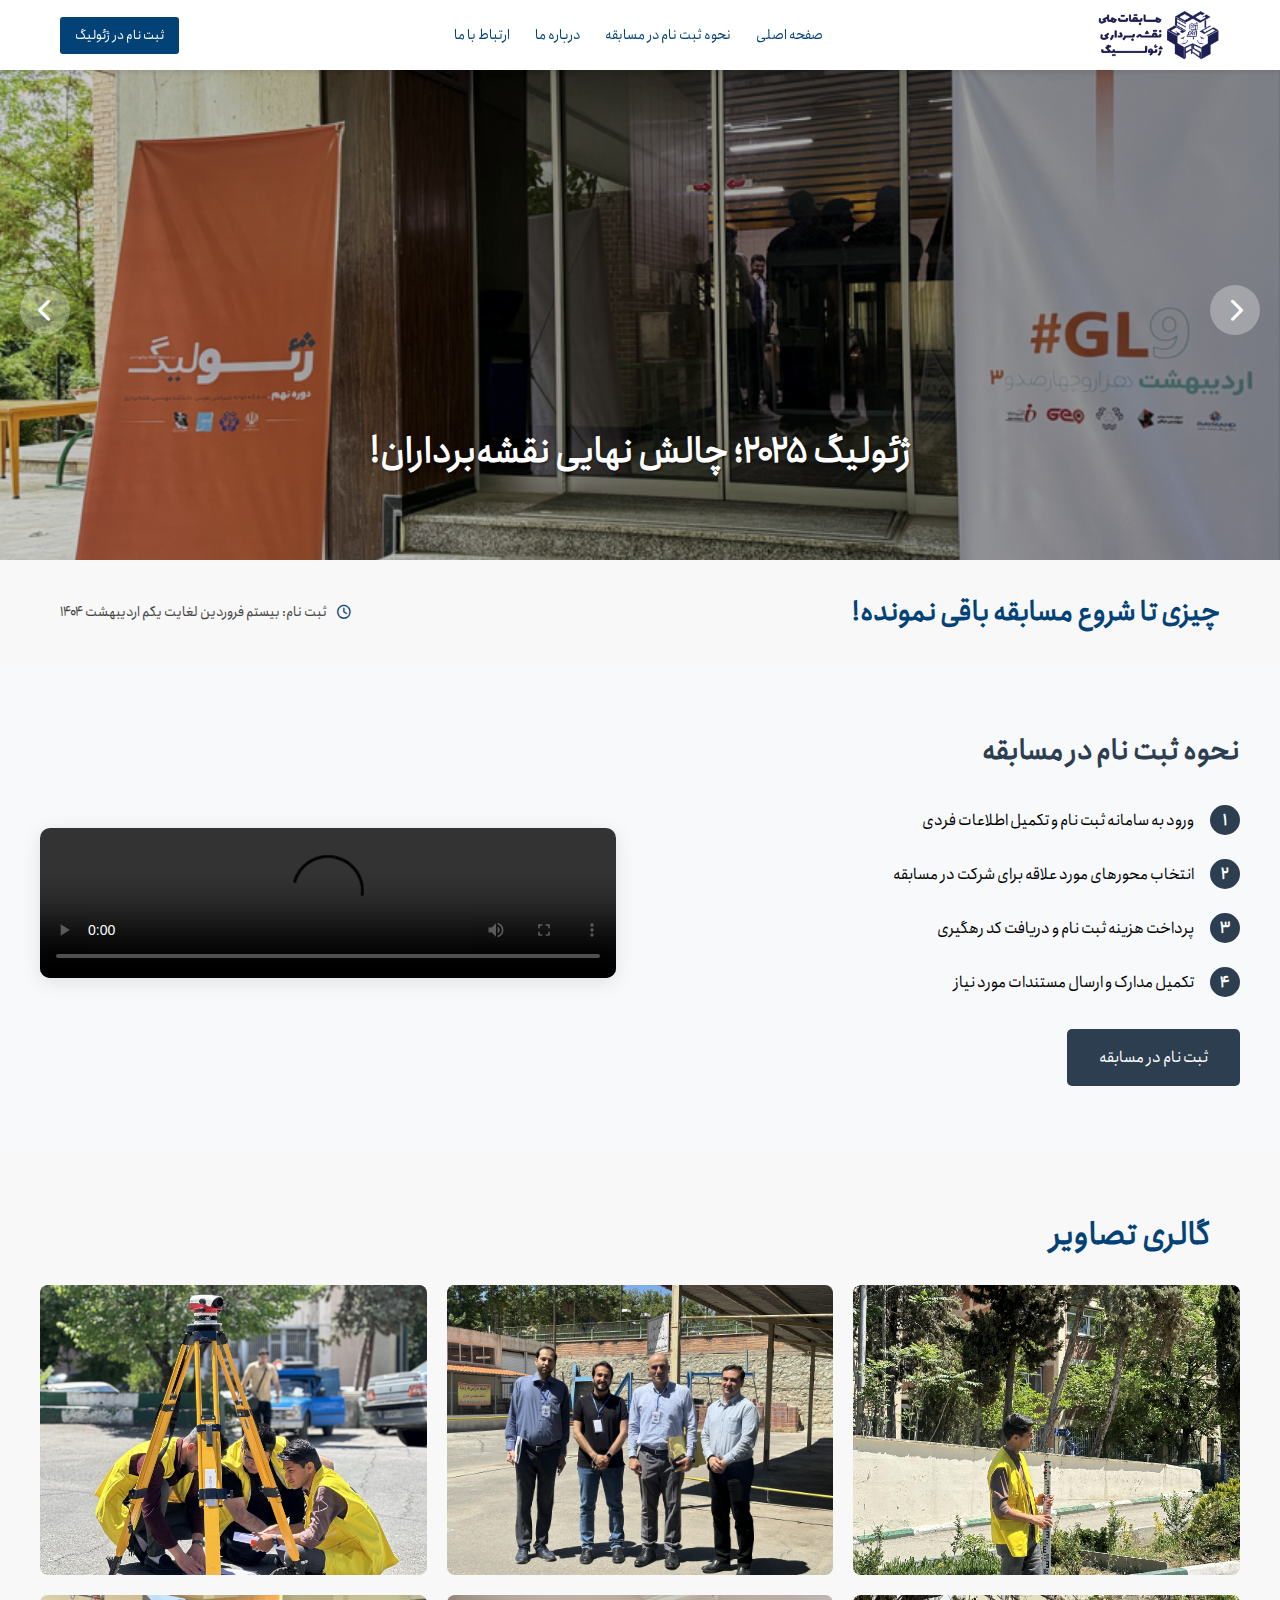
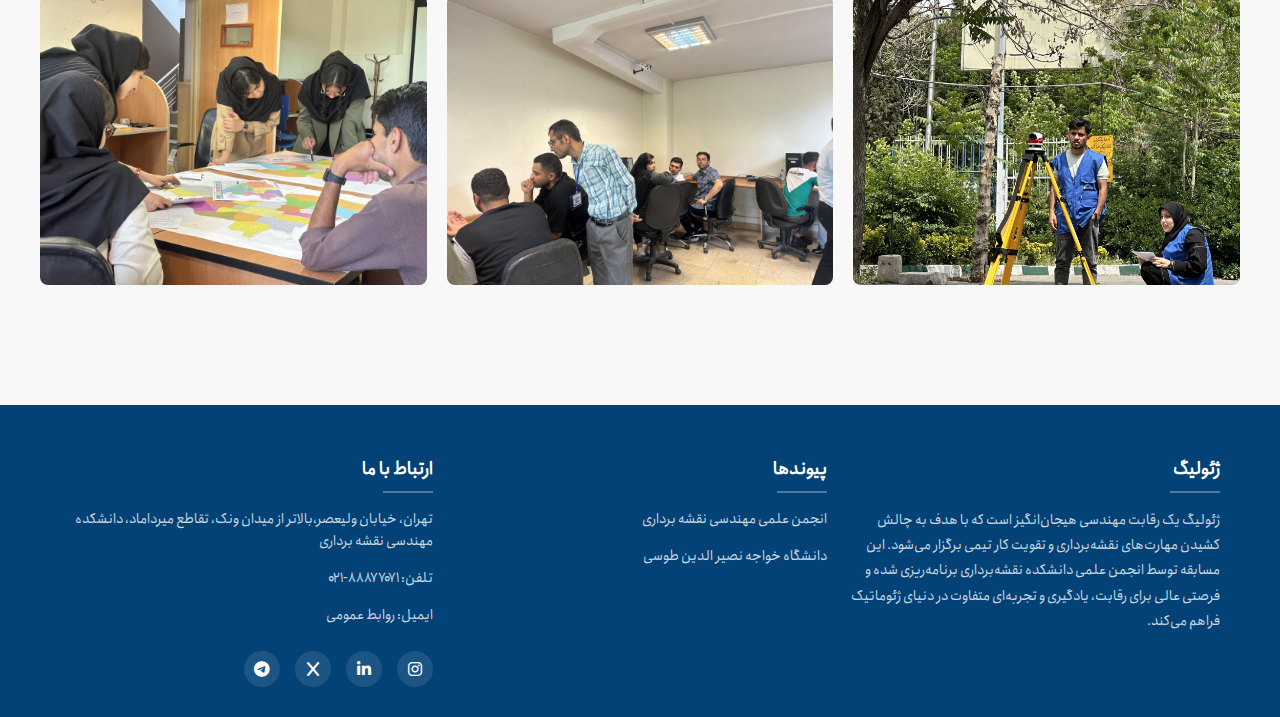
==== index.html @ 8a7552bc "Add files via upload" ====
<!DOCTYPE html>
<html lang="fa" dir="rtl">

<head>
    <meta charset="UTF-8">
    <meta name="viewport" content="width=device-width, initial-scale=1.0">
    <title> ژئولیگ | اولین و مهمترین مسابقه نقشه برداری کشور</title>
    <link rel="stylesheet" href="style.css">
    <link rel="stylesheet" href="https://cdnjs.cloudflare.com/ajax/libs/font-awesome/6.4.0/css/all.min.css">

</head>

<body>
    <!-- Header -->
    <header>
        <div class="header-container">
            <div class="mobile-nav">
                <div class="hamburger-menu" id="hamburgerMenu">
                    <span></span>
                    <span></span>
                    <span></span>
                </div>
                <div class="logo">
                    <img src="img/logo.png" alt="ژئولیگ">
                </div>
            </div>

            <!-- لوگو برای نسخه دسکتاپ -->
            <div class="desktop-logo">
                <img src="img/logo.png" alt="ژئولیگ">
            </div>

            <div class="nav-menu" id="navMenu">
                <a href="#">صفحه اصلی</a>
                <a href="#nahve">نحوه ثبت نام در مسابقه</a>
                <a href="#about">درباره ما</a>
                <a href="#content">ارتباط با ما</a>
            </div>

            <div class="header-actions">
                <button class="buy-ticket-btn">ثبت نام در ژئولیگ</button>
            </div>
        </div>

        <!-- منوی موبایل که با کلیک روی آیکون همبرگر نمایش داده می‌شود -->
        <div class="mobile-menu" id="mobileMenu">
            <a href="#">صفحه اصلی</a>
            <a href="#nahve">نحوه ثبت نام در مسابقه</a>
            <a href="#about">درباره ما</a>
            <a href="#content">ارتباط با ما</a>
        </div>
    </header>
    <div class="main-content">
        <!-- Hero Slider Section -->
        <!-- Hero Slider Section -->
        <!-- Hero Slider Section -->
        <section class="hero-slider">
            <div class="hero-slide">
                <img src="img/slide1.png" alt="slide1" id="sliderImage">
                <div class="hero-content" id="sliderText">ژئولیگ ۲۰۲۵؛ چالش نهایی نقشه‌برداران!</div>
            </div>
            <div class="slider-controls">
                <div class="slider-arrow prev">
                    <i class="fas fa-chevron-right"></i>
                </div>
                <div class="slider-arrow next">
                    <i class="fas fa-chevron-left"></i>
                </div>
            </div>
        </section>


        <!-- Museum Info Section -->
        <section class="museum-info">
            <div class="info-main">
                <h1 class="info-title">چیزی تا شروع مسابقه باقی نمونده!</h1>
                <div class="opening-hours">
                    <i class="far fa-clock"></i>
                    <span>ثبت نام: بیستم فروردین لغایت یکم اردیبهشت ۱۴۰۴</span>
                </div>
            </div>

            <!-- <div class="action-buttons">
                <a href="#" class="action-btn btn-primary">خرید بلیت</a>
                <a href="#" class="action-btn btn-outline">
                    <i class="fas fa-map-marker-alt"></i> رفتن به موزه کامپیوتر
                </a>
            </div> -->
        </section>
        <!-- Exhibitions Section -->


        <section id="nahve" class="registration-section">
            <div class="registration-container">
                <div class="registration-content">
                    <h2>نحوه ثبت نام در مسابقه</h2>
                    <div class="registration-steps">
                        <div class="step">
                            <span class="step-number">۱</span>
                            <p>ورود به سامانه ثبت نام و تکمیل اطلاعات فردی</p>
                        </div>
                        <div class="step">
                            <span class="step-number">۲</span>
                            <p>انتخاب محورهای مورد علاقه برای شرکت در مسابقه</p>
                        </div>
                        <div class="step">
                            <span class="step-number">۳</span>
                            <p>پرداخت هزینه ثبت نام و دریافت کد رهگیری</p>
                        </div>
                        <div class="step">
                            <span class="step-number">۴</span>
                            <p>تکمیل مدارک و ارسال مستندات مورد نیاز</p>
                        </div>
                    </div>
                    <button class="register-btn">ثبت نام در مسابقه</button>
                </div>

                <div class="registration-video">
                    <video controls>
                        <source src="video/registration-guide.mp4" type="video/mp4">
                    </video>
                </div>
            </div>
        </section>


        <!-- Add this before the footer -->
        <section id="gallery" class=" gallery ">
            <h1 class="gallery-title ">گالری تصاویر </h1><br>
            <div class="gallery-grid ">
                <div class="gallery-item ">
                    <img src="img/تصویر (1).JPG " alt="ژئولیگ ">
                    <div class="gallery-overlay ">
                        <span>یک رقابت بزرگ</span>
                    </div>
                </div>
                <div class="gallery-item ">
                    <img src="img/تصویر (2).JPG " alt="ژئولیگ ">
                    <div class="gallery-overlay ">
                        <span>تلاش، همکاری، موفقیت! </span>
                    </div>
                </div>
                <div class="gallery-item ">
                    <img src="img/تصویر (4).JPG " alt="ژئولیگ ">
                    <div class="gallery-overlay ">
                        <span>نقشه‌برداری در عمل</span>
                    </div>
                </div>
                <div class="gallery-item ">
                    <img src="img/Tasvir (1).JPG " alt="ژئولیگ ">
                    <div class="gallery-overlay ">
                        <span>هیجان و تمرکز</span>
                    </div>
                </div>
                <div class="gallery-item ">
                    <img src="img/Tasvir (2).JPG" alt="ژئولیگ ">
                    <div class="gallery-overlay ">
                        <span>لحظاتی که تاریخ‌ساز می‌شوند!</span>
                    </div>
                </div>
                <div class="gallery-item ">
                    <img src="img/Tasvir (3).JPG" alt="ژئولیگ ">
                    <div class="gallery-overlay ">
                        <span>از فضا تا زمین</span>
                    </div>
                </div>
            </div>
        </section>
        <!-- Footer -->
        <footer>
            <div id="about" class="footer-container">
                <div class="footer-column">
                    <h3 class="footer-title">ژئولیگ</h3>
                    <p class="footer-text">ژئولیگ یک رقابت مهندسی هیجان‌انگیز است که با هدف به چالش کشیدن مهارت‌های نقشه‌برداری و تقویت کار تیمی برگزار می‌شود. این مسابقه توسط انجمن علمی دانشکده نقشه‌برداری برنامه‌ریزی شده و فرصتی عالی برای رقابت، یادگیری و تجربه‌ای متفاوت
                        در دنیای ژئوماتیک فراهم می‌کند.</p>
                </div>

                <div class="footer-column">
                    <h3 class="footer-title">پیوندها</h3>
                    <div class="footer-links">
                        <a href="#">انجمن علمی مهندسی نقشه برداری</a>
                        <a href="#">دانشگاه خواجه نصیر الدین طوسی</a>
                    </div>
                </div>

                <div id="content" class="footer-column">
                    <h3 class="footer-title">ارتباط با ما</h3>
                    <div class="footer-contact">
                        <p class="contact-item">تهران، خیابان ولیعصر،بالاتر از میدان ونک، تقاطع میرداماد، دانشکده مهندسی نقشه برداری</p>
                        <p class="contact-item">تلفن: ۸۸۸۷۷۰۷۱-۰۲۱</p>
                        <p class="contact-item">ایمیل: روابط عمومی</p>
                    </div>

                    <div class="social-links">
                        <a href="#" class="social-link">
                            <i class="fab fa-instagram"></i>
                        </a>
                        <a href="#" class="social-link">
                            <i class="fab fa-linkedin-in"></i>
                        </a>
                        <a href="#" class="social-link">
                            <i class="fab fa-x"></i>
                        </a>
                        <a href="#" class="social-link">
                            <i class="fab fa-telegram-plane"></i>
                        </a>
                    </div>
                </div>
            </div>
        </footer>
    </div>
    <script>
        const slides = [{
            image: ' img/slide1.png ',
            text: 'ژئولیگ ۲۰۲۵؛ چالش نهایی نقشه‌برداران! '
        }, {
            image: 'img/slide2.png ',
            text: ' جایزه بزرگ در انتظار شماست! '
        }, {
            image: 'img/slide3.png ',
            text: 'مسابقه، رقابت، افتخار! '
        }];


        let currentSlide = 0;
        const sliderImage = document.getElementById('sliderImage ');
        const sliderText = document.getElementById('sliderText ');
        const prevButton = document.querySelector('.slider-arrow.prev ');
        const nextButton = document.querySelector('.slider-arrow.next ');

        function updateSlide() {
            sliderImage.src = slides[currentSlide].image;
            sliderText.textContent = slides[currentSlide].text;
        }

        prevButton.addEventListener('click ', () => {
            currentSlide = (currentSlide - 1 + slides.length) % slides.length;
            updateSlide();
        });

        nextButton.addEventListener('click ', () => {
            currentSlide = (currentSlide + 1) % slides.length;
            updateSlide();
        });

        setInterval(() => {
            currentSlide = (currentSlide + 1) % slides.length;
            updateSlide();
        }, 5000);
    </script>
    <script>
        document.querySelectorAll('.nav-menu a[href^="#" ] ').forEach(anchor => {
            anchor.addEventListener('click ', function(e) {
                e.preventDefault();
                const targetId = this.getAttribute('href ');
                if (targetId !== '# ') {
                    const targetElement = document.querySelector(targetId);
                    targetElement.scrollIntoView({
                        behavior: 'smooth '
                    });
                }
            });
        });
    </script>
    <script>
        // برای منوی همبرگری موبایل
        const hamburgerMenu = document.getElementById('hamburgerMenu ');
        const mobileMenu = document.getElementById('mobileMenu ');

        hamburgerMenu.addEventListener('click ', function() {
            this.classList.toggle('active ');
            mobileMenu.classList.toggle('active ');
        });

        // بستن منو با کلیک روی لینک‌ها
        document.querySelectorAll('.mobile-menu a[href^="#" ] ').forEach(anchor => {
            anchor.addEventListener('click ', function(e) {
                mobileMenu.classList.remove('active ');
                hamburgerMenu.classList.remove('active ');

                const targetId = this.getAttribute('href ');
                if (targetId !== '# ') {
                    e.preventDefault();
                    const targetElement = document.querySelector(targetId);
                    targetElement.scrollIntoView({
                        behavior: 'smooth '
                    });
                }
            });
        });

        // بستن منو با کلیک خارج از منو
        document.addEventListener('click ', function(e) {
            if (!mobileMenu.contains(e.target) && !hamburgerMenu.contains(e.target) && mobileMenu.classList.contains('active ')) {
                mobileMenu.classList.remove('active ');
                hamburgerMenu.classList.remove('active ');
            }
        });
    </script>

</body>


</html>
---- style.css ----
@font-face {
    font-family: 'Anjoman';
    src: url('Anjoman-Bold.woff2') format('woff2');
    src: url('Anjoman-Regular.woff2') format('woff2');
    font-weight: normal;
    font-style: normal;
}

* {
    margin: 0;
    padding: 0;
    box-sizing: border-box;
    font-family: 'Anjoman', Tahoma, Arial, sans-serif;
}

body {
    direction: rtl;
    text-align: right;
    background-color: #f8f8f8;
    overflow-x: hidden;
}


/* Header styles */

header {
    background-color: white;
    box-shadow: 0 2px 5px rgba(0, 0, 0, 0.1);
    position: fixed;
    width: 100%;
    top: 0;
    z-index: 1000;
}

html {
    scroll-behavior: smooth;
}


/* استایل‌های جدید برای لوگو در نسخه دسکتاپ و موبایل */


/* این کد را به فایل style.css اضافه کنید */

.mobile-nav {
    display: none;
    align-items: center;
    justify-content: flex-start;
    gap: 15px;
}

.desktop-logo {
    display: flex;
    align-items: center;
}

.desktop-logo img,
.mobile-nav .logo img {
    height: 50px;
}

.hamburger-menu {
    display: flex;
    flex-direction: column;
    justify-content: space-between;
    height: 20px;
    cursor: pointer;
    z-index: 1001;
}

.hamburger-menu span {
    width: 25px;
    height: 3px;
    background-color: #034277;
    transition: all 0.3s ease;
}

.hamburger-menu.active span:nth-child(1) {
    transform: translateY(8px) rotate(45deg);
}

.hamburger-menu.active span:nth-child(2) {
    opacity: 0;
}

.hamburger-menu.active span:nth-child(3) {
    transform: translateY(-8px) rotate(-45deg);
}

.mobile-menu {
    position: fixed;
    top: 0px;
    right: -100%;
    width: 70%;
    height: calc(100vh - 70px);
    background-color: #fff;
    padding: 20px;
    box-shadow: 0 5px 15px rgba(0, 0, 0, 0.1);
    transition: right 0.3s ease;
    z-index: 1000;
    display: flex;
    flex-direction: column;
    gap: 5px;
}

.mobile-menu.active {
    right: 0;
}

.mobile-menu a {
    text-decoration: none;
    color: #034277;
    font-size: 16px;
    padding: 12px 0;
    border-bottom: 1px solid #eee;
}

.mobile-menu a:last-child {
    border-bottom: none;
}


/* تغییر استایل‌ها برای نسخه موبایل */


/* تنظیم margin-top برای حالت موبایل */


/* تنظیم اصلی برای main-content */

.main-content {
    margin-top: 70px;
    /* همسان با ارتفاع هدر */
    padding-top: 0;
    /* حذف هرگونه padding اضافی */
}


/* تنظیمات خاص موبایل */

@media (max-width: 768px) {
    .main-content {
        margin-top: 70px;
    }
    /* حذف هرگونه margin یا padding اضافی در اسلایدر */
    .hero-slider {
        margin-top: 0;
        padding-top: 0;
    }
}


/* فیکس اضطراری برای حذف فاصله */

@media (max-width: 768px) {
    .main-content {
        margin-top: 70px !important;
    }
    .hero-slider {
        margin-top: 0 !important;
        padding-top: 0 !important;
    }
    /* حذف هرگونه margin یا padding اضافی در المنت‌های بالایی */
    .hero-slider,
    .hero-slide,
    .hero-content {
        margin-top: 0 !important;
        padding-top: 0 !important;
    }
}

@media (max-width: 576px) {
    .main-content {
        margin-top: 70px;
        /* نه 100px */
    }
}


/* همچنین مطمئن شوید که این استایل در فایل CSS شما موجود است (معمولاً هست) */

.competition-axes {
    padding: 4rem 2rem;
    background-color: #f8f9fa;
}

.axis-list {
    text-align: right;
    list-style: none;
    padding: 0;
    margin-top: 1rem;
}

.axis-list li {
    position: relative;
    padding: 0.5rem 1.2rem;
    color: #555;
    font-size: 0.9rem;
}

.axis-list li::before {
    content: "•";
    position: absolute;
    right: 0;
    color: #2c3e50;
}

.axis-card {
    background: white;
    padding: 2rem;
    border-radius: 10px;
    text-align: center;
    box-shadow: 0 2px 10px rgba(0, 0, 0, 0.1);
    transition: transform 0.3s ease;
    min-height: 300px;
    display: flex;
    flex-direction: column;
}

.axis-card h3 {
    margin: 1rem 0;
}

.axes-title {
    text-align: right;
    margin-bottom: 3rem;
    color: #034277;
    margin-right: 4%;
}

.registration-section {
    padding: 4rem 2rem;
    background: #f8f9fa;
    text-align: right;
}

.registration-container {
    max-width: 1200px;
    margin: 0 auto;
    display: grid;
    grid-template-columns: 1fr 1fr;
    gap: 3rem;
    align-items: center;
}

.registration-video video {
    width: 100%;
    border-radius: 10px;
    box-shadow: 0 4px 20px rgba(0, 0, 0, 0.1);
}

.registration-content h2 {
    color: #2c3e50;
    margin-bottom: 2rem;
    font-size: 1.8rem;
}

.registration-steps {
    display: flex;
    flex-direction: column;
    gap: 1.5rem;
}

.step {
    display: flex;
    align-items: center;
    gap: 1rem;
}

.step-number {
    background: #2c3e50;
    color: white;
    width: 30px;
    height: 30px;
    border-radius: 50%;
    display: flex;
    align-items: center;
    justify-content: center;
    font-weight: bold;
}

.register-btn {
    margin-top: 2rem;
    padding: 1rem 2rem;
    background: #2c3e50;
    color: white;
    border: none;
    border-radius: 5px;
    cursor: pointer;
    font-size: 1rem;
    transition: background 0.3s ease;
}

.register-btn:hover {
    background: #1a252f;
}

@media (max-width: 768px) {
    .registration-container {
        grid-template-columns: 1fr;
    }
    .registration-video {
        order: 2;
    }
    .registration-content {
        order: 1;
        text-align: center;
    }
    .step {
        justify-content: center;
    }
}

.axes-container {
    display: grid;
    grid-template-columns: repeat(auto-fit, minmax(250px, 1fr));
    gap: 2rem;
    max-width: 1200px;
    margin: 0 auto;
}

.axis-card {
    background: white;
    padding: 2rem;
    border-radius: 10px;
    text-align: center;
    box-shadow: 0 2px 10px rgba(0, 0, 0, 0.1);
    transition: transform 0.3s ease;
}

.axis-card:hover {
    transform: translateY(-5px);
}

.axis-card i {
    font-size: 2.5rem;
    color: #2c3e50;
    margin-bottom: 1rem;
}

.axis-card h3 {
    color: #2c3e50;
    margin-bottom: 1rem;
}

.axis-card p {
    color: #666;
    line-height: 1.6;
}

@media (max-width: 768px) {
    .axes-container {
        grid-template-columns: 1fr;
    }
}

header {
    background-color: white;
    box-shadow: 0 2px 5px rgba(0, 0, 0, 0.1);
    position: fixed;
    width: 100%;
    top: 0;
    z-index: 1000;
    /* اضافه کردن ارتفاع مشخص برای هدر */
    height: 70px;
}


/* برای اطمینان از تراز شدن صحیح منوی موبایل با هدر */

.mobile-menu {
    top: 70px;
    /* باید با ارتفاع هدر یکسان باشد */
}

@media (max-width: 768px) {
    .mobile-nav {
        display: flex;
        width: 50%;
    }
    .desktop-logo {
        display: none;
    }
    .nav-menu {
        display: none !important;
        /* اضافه کردن !important برای اطمینان از عدم نمایش منوی اصلی در موبایل */
    }
    .header-container {
        justify-content: space-between;
    }
    .header-actions {
        width: 50%;
        justify-content: flex-end;
    }
}

.gallery {
    padding: 60px 20px;
    background: #f8f8f8;
}

.gallery-title {
    text-align: right;
    margin-right: 4%;
    color: #034277;
}

.gallery-grid {
    display: grid;
    grid-template-columns: repeat(3, 1fr);
    gap: 20px;
    max-width: 1200px;
    margin: 0 auto;
}

.gallery-item {
    position: relative;
    overflow: hidden;
    border-radius: 8px;
    aspect-ratio: 4/3;
}

.gallery-item img {
    width: 100%;
    height: 100%;
    object-fit: cover;
    transition: transform 0.3s ease;
}

.gallery-overlay {
    position: absolute;
    bottom: 0;
    left: 0;
    right: 0;
    background: linear-gradient(transparent, rgba(0, 0, 0, 0.7));
    padding: 20px;
    color: white;
    opacity: 0;
    transition: opacity 0.3s ease;
}

.gallery-item:hover img {
    transform: scale(1.05);
}

.gallery-item:hover .gallery-overlay {
    opacity: 1;
}

@media (max-width: 768px) {
    .gallery-grid {
        grid-template-columns: repeat(2, 1fr);
    }
}

@media (max-width: 480px) {
    .gallery-grid {
        grid-template-columns: 1fr;
    }
}

.header-container {
    display: flex;
    justify-content: space-between;
    align-items: center;
    max-width: 1200px;
    margin: 0 auto;
    padding: 10px 20px;
}

.logo {
    display: flex;
    align-items: center;
}

.logo img {
    height: 50px;
}

.nav-menu {
    display: flex;
    gap: 25px;
}

.nav-menu a {
    text-decoration: none;
    color: #034277;
    font-size: 14px;
    font-weight: 500;
    padding: 5px 0;
}

.nav-menu a:hover {
    color: #0077c8;
}

.header-actions {
    display: flex;
    gap: 10px;
    align-items: center;
}

.search-bar {
    display: flex;
    align-items: center;
    border: 1px solid #ddd;
    border-radius: 3px;
    padding: 5px 10px;
}

.search-bar input {
    border: none;
    outline: none;
    padding: 5px;
    font-size: 13px;
    width: 120px;
    background: transparent;
}

.buy-ticket-btn {
    background-color: #034277;
    color: white;
    border: none;
    border-radius: 3px;
    padding: 8px 15px;
    font-size: 13px;
    cursor: pointer;
    font-weight: 500;
}


/* Main content with padding for fixed header */

.main-content {
    margin-top: 60px;
}


/* Hero Section */

.hero-slider {
    width: 100%;
    height: 500px;
    position: relative;
    overflow: hidden;
}

.hero-slide {
    width: 100%;
    height: 100%;
}

#sliderImage {
    width: 100%;
    height: 100%;
    object-fit: cover;
    display: block;
}

.hero-content {
    position: absolute;
    bottom: 50px;
    right: 50px;
    color: white;
    font-size: 24px;
    text-shadow: 2px 2px 4px rgba(0, 0, 0, 0.5);
}

.hero-slider {
    position: relative;
    height: 500px;
    width: 100%;
    overflow: hidden;
}

.hero-slide {
    width: 100%;
    height: 100%;
    background-size: cover;
    background-position: center;
    position: relative;
}

.hero-slide::before {
    content: '';
    position: absolute;
    top: 0;
    left: 0;
    right: 0;
    bottom: 0;
    background: linear-gradient(to right, rgba(0, 0, 0, 0.2), rgba(0, 0, 0, 0.4));
}

.hero-content {
    position: absolute;
    bottom: 80px;
    right: 50%;
    transform: translateX(50%);
    color: white;
    font-size: 36px;
    font-weight: bold;
    text-align: center;
    width: 100%;
    text-shadow: 1px 1px 3px rgba(0, 0, 0, 0.6);
}

.slider-controls {
    position: absolute;
    top: 50%;
    width: 100%;
    display: flex;
    justify-content: space-between;
    padding: 0 20px;
    transform: translateY(-50%);
}

.slider-arrow {
    width: 50px;
    height: 50px;
    background-color: rgba(255, 255, 255, 0.3);
    border-radius: 50%;
    display: flex;
    align-items: center;
    justify-content: center;
    cursor: pointer;
    font-size: 24px;
    color: white;
    transition: background-color 0.3s;
}

.slider-arrow:hover {
    background-color: rgba(255, 255, 255, 0.5);
}


/* Museum Info Section */

.museum-info {
    max-width: 1200px;
    margin: 30px auto;
    padding: 0 20px;
}

.info-main {
    display: flex;
    justify-content: space-between;
    align-items: center;
    margin-bottom: 20px;
}

.info-title {
    font-size: 28px;
    color: #034277;
    font-weight: 700;
}

.opening-hours {
    display: flex;
    align-items: center;
    gap: 10px;
    font-size: 14px;
    color: #444;
}

.opening-hours i {
    color: #034277;
}

.action-buttons {
    display: flex;
    gap: 15px;
}

.action-btn {
    flex: 1;
    padding: 12px;
    text-align: center;
    border-radius: 4px;
    font-size: 14px;
    font-weight: 500;
    cursor: pointer;
    transition: all 0.3s;
}

.btn-primary {
    background-color: #034277;
    color: white;
    border: none;
    display: block;
    text-decoration: none;
}

.btn-primary:hover {
    background-color: #023054;
}

.btn-outline {
    border: 1px solid #034277;
    color: #034277;
    background-color: white;
    display: flex;
    align-items: center;
    justify-content: center;
    gap: 8px;
    text-decoration: none;
}

.btn-outline:hover {
    background-color: #f0f7ff;
}


/* Exhibitions Section */

.exhibitions {
    max-width: 1200px;
    margin: 40px auto;
    padding: 0 20px;
    display: grid;
    grid-template-columns: repeat(3, 1fr);
    gap: 25px;
}

.exhibition-card {
    background-color: white;
    border-radius: 6px;
    overflow: hidden;
    box-shadow: 0 3px 10px rgba(0, 0, 0, 0.1);
    transition: transform 0.3s;
}

.exhibition-card:hover {
    transform: translateY(-5px);
}

.exhibition-image {
    height: 200px;
    background-size: cover;
    background-position: center;
}

.exhibition-content {
    padding: 20px;
}

.exhibition-title {
    color: #034277;
    font-size: 18px;
    font-weight: 700;
    margin-bottom: 15px;
    text-align: center;
}

.exhibition-desc {
    font-size: 13px;
    color: #555;
    line-height: 1.7;
    text-align: justify;
}


/* Large Exhibition */

.large-exhibition {
    grid-column: span 3;
    height: 300px;
    position: relative;
    overflow: hidden;
    border-radius: 6px;
    margin-top: 30px;
    box-shadow: 0 3px 10px rgba(0, 0, 0, 0.1);
    background-color: #f0f7ff;
}

.large-exhibition-image {
    width: 100%;
    height: 100%;
    background-size: cover;
    background-position: center;
    opacity: 0.9;
}

.large-exhibition-content {
    position: absolute;
    bottom: 0;
    right: 0;
    left: 0;
    padding: 20px;
    background: linear-gradient(to top, rgba(0, 60, 120, 0.8), transparent);
    color: white;
}

.large-exhibition-title {
    font-size: 24px;
    font-weight: 700;
    margin-bottom: 10px;
}

.large-exhibition-desc {
    font-size: 13px;
    line-height: 1.7;
}


/* Footer */

footer {
    background-color: #034277;
    color: white;
    padding: 50px 0 30px;
    margin-top: 60px;
}


/* تغییر فوتر به حالت افقی */

.footer-container {
    max-width: 1200px;
    margin: 0 auto;
    padding: 0 20px;
    display: flex;
    flex-direction: row;
    justify-content: space-between;
    gap: 20px;
}

.footer-column {
    flex: 1;
}


/* رسپانسیو کردن فوتر افقی */

@media (max-width: 768px) {
    .footer-container {
        flex-direction: column;
        gap: 40px;
    }
}

.footer-title {
    font-size: 18px;
    font-weight: 700;
    margin-bottom: 25px;
    position: relative;
}

.footer-title::after {
    content: '';
    position: absolute;
    bottom: -10px;
    right: 0;
    width: 50px;
    height: 2px;
    background-color: rgba(255, 255, 255, 0.3);
}

.footer-links a {
    display: block;
    color: rgba(255, 255, 255, 0.8);
    text-decoration: none;
    margin-bottom: 15px;
    font-size: 14px;
    transition: color 0.3s;
}

.footer-links a:hover {
    color: white;
}

.footer-text {
    font-size: 14px;
    line-height: 1.8;
    color: rgba(255, 255, 255, 0.8);
    margin-bottom: 20px;
}

.footer-contact {
    margin-top: 20px;
}

.contact-item {
    margin-bottom: 15px;
    font-size: 14px;
    color: rgba(255, 255, 255, 0.8);
}

.footer-direction {
    display: inline-flex;
    align-items: center;
    gap: 8px;
    color: white;
    text-decoration: none;
    background-color: rgba(255, 255, 255, 0.1);
    padding: 10px 15px;
    border-radius: 4px;
    margin-top: 10px;
    transition: background-color 0.3s;
}

.footer-direction:hover {
    background-color: rgba(255, 255, 255, 0.2);
}

.social-links {
    display: flex;
    gap: 15px;
    margin-top: 25px;
}

.social-link {
    width: 36px;
    height: 36px;
    background-color: rgba(255, 255, 255, 0.1);
    border-radius: 50%;
    display: flex;
    align-items: center;
    justify-content: center;
    color: white;
    text-decoration: none;
    transition: background-color 0.3s;
}

.social-link:hover {
    background-color: rgba(255, 255, 255, 0.2);
}


/* Responsive Design */

@media (max-width: 1024px) {
    .exhibitions {
        grid-template-columns: repeat(3, 1fr);
    }
}

@media (max-width: 768px) {
    .header-container {
        flex-wrap: wrap;
    }
    .nav-menu {
        order: 3;
        width: 100%;
        margin-top: 15px;
        justify-content: center;
        flex-wrap: wrap;
        gap: 15px;
    }
    .hero-content {
        font-size: 28px;
        bottom: 50px;
    }
    .info-main {
        flex-direction: column;
        align-items: flex-start;
        gap: 15px;
    }
    .exhibitions {
        grid-template-columns: repeat(2, 1fr);
    }
    .large-exhibition {
        grid-column: span 2;
    }
    .footer-container {
        grid-template-columns: 1fr 1fr;
    }
}

@media (max-width: 576px) {
    .main-content {
        margin-top: 100px;
    }
    .hero-slider {
        height: 300px;
    }
    .hero-content {
        font-size: 24px;
        bottom: 40px;
    }
    .slider-arrow {
        width: 40px;
        height: 40px;
    }
    .info-title {
        font-size: 22px;
    }
    .action-buttons {
        flex-direction: column;
    }
    .exhibitions {
        grid-template-columns: 1fr;
    }
    .large-exhibition {
        grid-column: span 1;
    }
    .footer-container {
        grid-template-columns: 1fr;
    }
}

.large-exhibition {
    grid-column: span 2;
}

.footer-container {
    grid-template-columns: 1fr 1fr;
}

@media (max-width: 576px) {
    .main-content {
        margin-top: 100px;
    }
    .hero-slider {
        height: 300px;
    }
    .hero-content {
        font-size: 24px;
        bottom: 40px;
    }
    .slider-arrow {
        width: 40px;
        height: 40px;
    }
    .info-title {
        font-size: 22px;
    }
    .action-buttons {
        flex-direction: column;
    }
    .exhibitions {
        grid-template-columns: 1fr;
    }
    .large-exhibition {
        grid-column: span 1;
    }
    .footer-container {
        grid-template-columns: 1fr;
    }
}
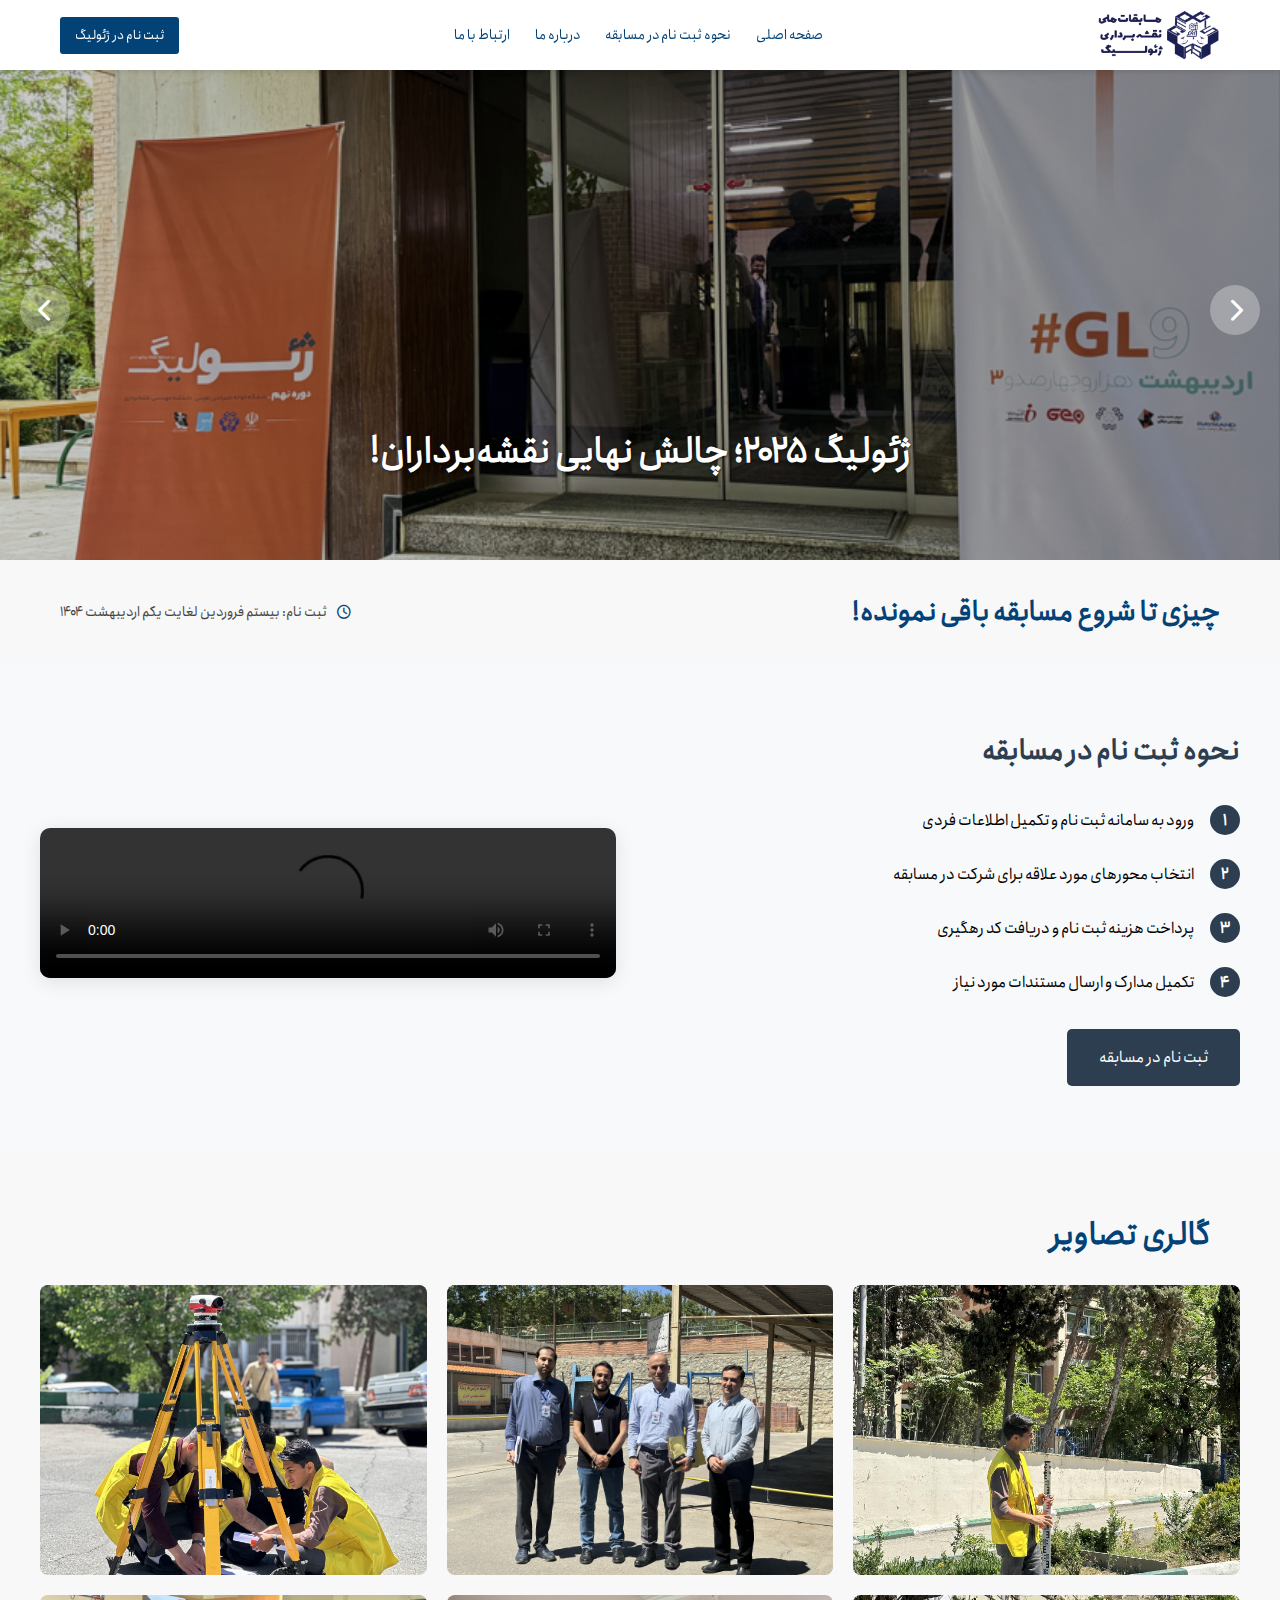
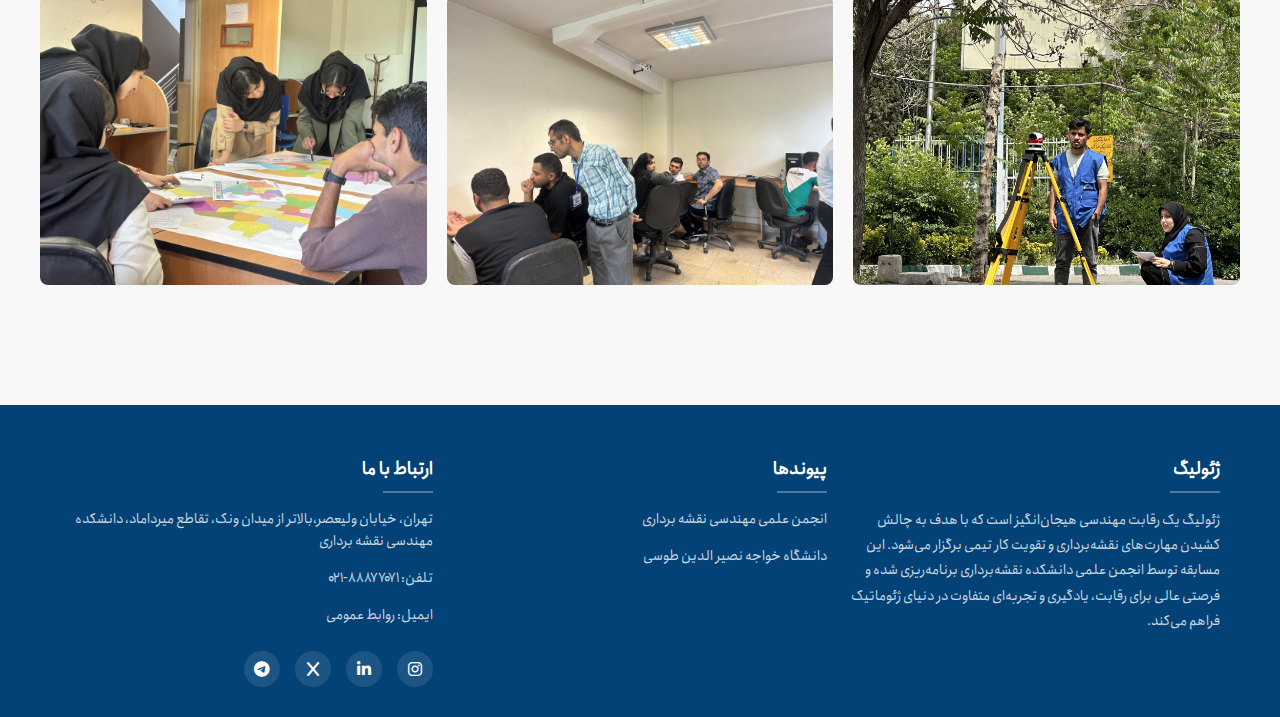
==== commit 49737005: "Update index.html" ====
--- a/index.html
+++ b/index.html
@@ -211,34 +211,33 @@
     </div>
     <script>
         const slides = [{
-            image: ' img/slide1.png ',
-            text: 'ژئولیگ ۲۰۲۵؛ چالش نهایی نقشه‌برداران! '
+            image: 'img/slide1.png',
+            text: 'ژئولیگ ۲۰۲۵؛ چالش نهایی نقشه‌برداران!'
         }, {
-            image: 'img/slide2.png ',
-            text: ' جایزه بزرگ در انتظار شماست! '
+            image: 'img/slide2.png',
+            text: 'جایزه بزرگ در انتظار شماست!'
         }, {
-            image: 'img/slide3.png ',
-            text: 'مسابقه، رقابت، افتخار! '
+            image: 'img/slide3.png',
+            text: 'مسابقه، رقابت، افتخار!'
         }];
 
-
         let currentSlide = 0;
-        const sliderImage = document.getElementById('sliderImage ');
-        const sliderText = document.getElementById('sliderText ');
-        const prevButton = document.querySelector('.slider-arrow.prev ');
-        const nextButton = document.querySelector('.slider-arrow.next ');
+        const sliderImage = document.getElementById('sliderImage');
+        const sliderText = document.getElementById('sliderText');
+        const prevButton = document.querySelector('.slider-arrow.prev');
+        const nextButton = document.querySelector('.slider-arrow.next');
 
         function updateSlide() {
             sliderImage.src = slides[currentSlide].image;
             sliderText.textContent = slides[currentSlide].text;
         }
 
-        prevButton.addEventListener('click ', () => {
+        prevButton.addEventListener('click', () => {
             currentSlide = (currentSlide - 1 + slides.length) % slides.length;
             updateSlide();
         });
 
-        nextButton.addEventListener('click ', () => {
+        nextButton.addEventListener('click', () => {
             currentSlide = (currentSlide + 1) % slides.length;
             updateSlide();
         });
@@ -249,14 +248,14 @@
         }, 5000);
     </script>
     <script>
-        document.querySelectorAll('.nav-menu a[href^="#" ] ').forEach(anchor => {
-            anchor.addEventListener('click ', function(e) {
+        document.querySelectorAll('.nav-menu a[href^="#"]').forEach(anchor => {
+            anchor.addEventListener('click', function(e) {
                 e.preventDefault();
-                const targetId = this.getAttribute('href ');
-                if (targetId !== '# ') {
+                const targetId = this.getAttribute('href');
+                if (targetId !== '#') {
                     const targetElement = document.querySelector(targetId);
                     targetElement.scrollIntoView({
-                        behavior: 'smooth '
+                        behavior: 'smooth'
                     });
                 }
             });
@@ -264,41 +263,42 @@
     </script>
     <script>
         // برای منوی همبرگری موبایل
-        const hamburgerMenu = document.getElementById('hamburgerMenu ');
-        const mobileMenu = document.getElementById('mobileMenu ');
-
-        hamburgerMenu.addEventListener('click ', function() {
-            this.classList.toggle('active ');
-            mobileMenu.classList.toggle('active ');
+        const hamburgerMenu = document.getElementById('hamburgerMenu');
+        const mobileMenu = document.getElementById('mobileMenu');
+
+        hamburgerMenu.addEventListener('click', function() {
+            this.classList.toggle('active');
+            mobileMenu.classList.toggle('active');
         });
 
         // بستن منو با کلیک روی لینک‌ها
-        document.querySelectorAll('.mobile-menu a[href^="#" ] ').forEach(anchor => {
-            anchor.addEventListener('click ', function(e) {
-                mobileMenu.classList.remove('active ');
-                hamburgerMenu.classList.remove('active ');
-
-                const targetId = this.getAttribute('href ');
-                if (targetId !== '# ') {
+        document.querySelectorAll('.mobile-menu a[href^="#"]').forEach(anchor => {
+            anchor.addEventListener('click', function(e) {
+                mobileMenu.classList.remove('active');
+                hamburgerMenu.classList.remove('active');
+
+                const targetId = this.getAttribute('href');
+                if (targetId !== '#') {
                     e.preventDefault();
                     const targetElement = document.querySelector(targetId);
                     targetElement.scrollIntoView({
-                        behavior: 'smooth '
+                        behavior: 'smooth'
                     });
                 }
             });
         });
 
         // بستن منو با کلیک خارج از منو
-        document.addEventListener('click ', function(e) {
-            if (!mobileMenu.contains(e.target) && !hamburgerMenu.contains(e.target) && mobileMenu.classList.contains('active ')) {
-                mobileMenu.classList.remove('active ');
-                hamburgerMenu.classList.remove('active ');
+        document.addEventListener('click', function(e) {
+            if (!mobileMenu.contains(e.target) && !hamburgerMenu.contains(e.target) && mobileMenu.classList.contains('active')) {
+                mobileMenu.classList.remove('active');
+                hamburgerMenu.classList.remove('active');
             }
         });
     </script>
 
+
 </body>
 
 
-</html>+</html>
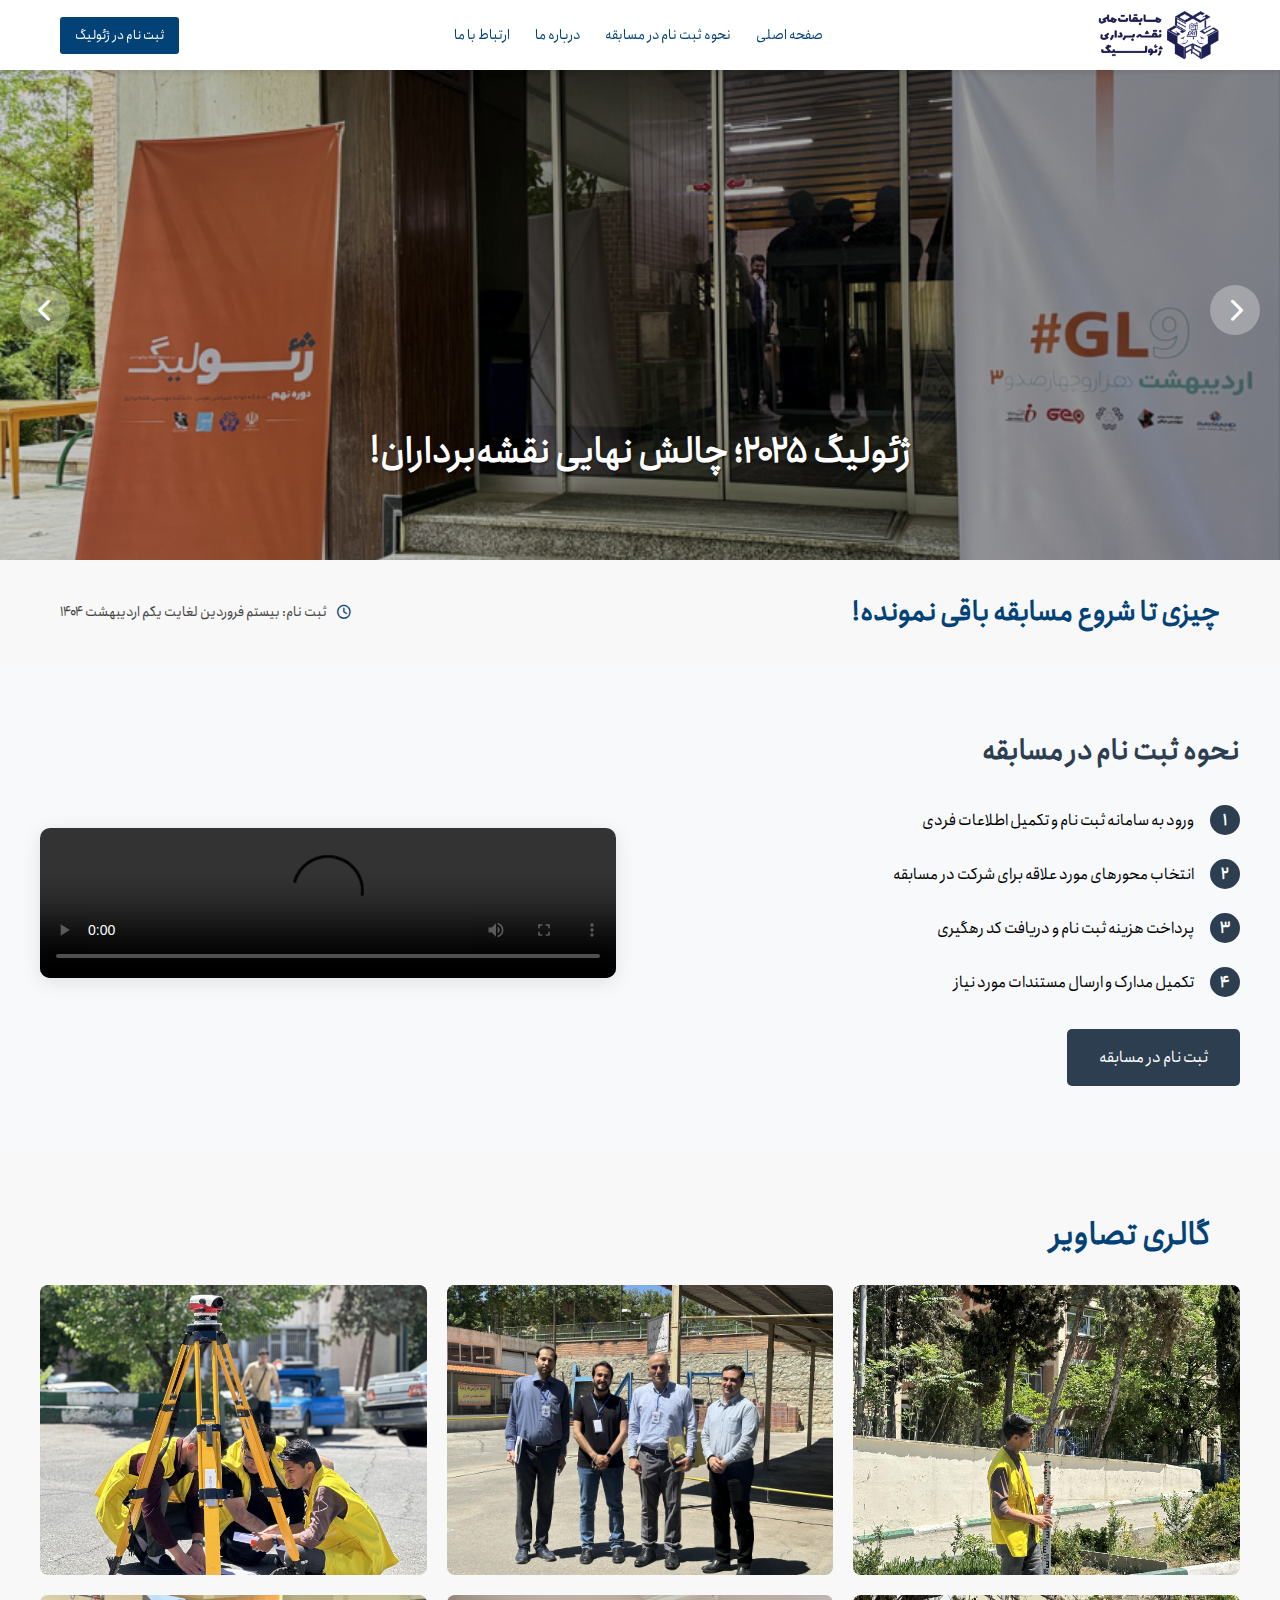
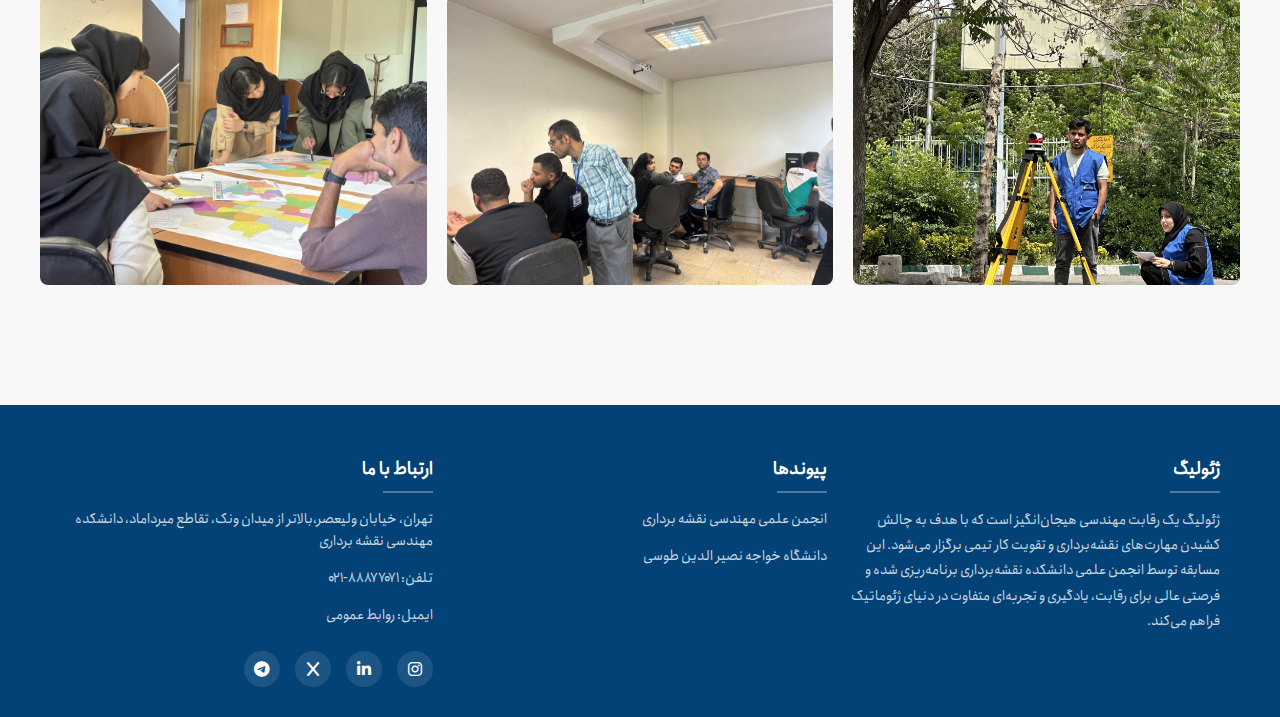
==== commit b73d3ad1: "Update index.html" ====
--- a/index.html
+++ b/index.html
@@ -38,7 +38,7 @@
             </div>
 
             <div class="header-actions">
-                <button class="buy-ticket-btn">ثبت نام در ژئولیگ</button>
+                <a href="/login"> <button class="buy-ticket-btn">ثبت نام در ژئولیگ</button></a>
             </div>
         </div>
 
